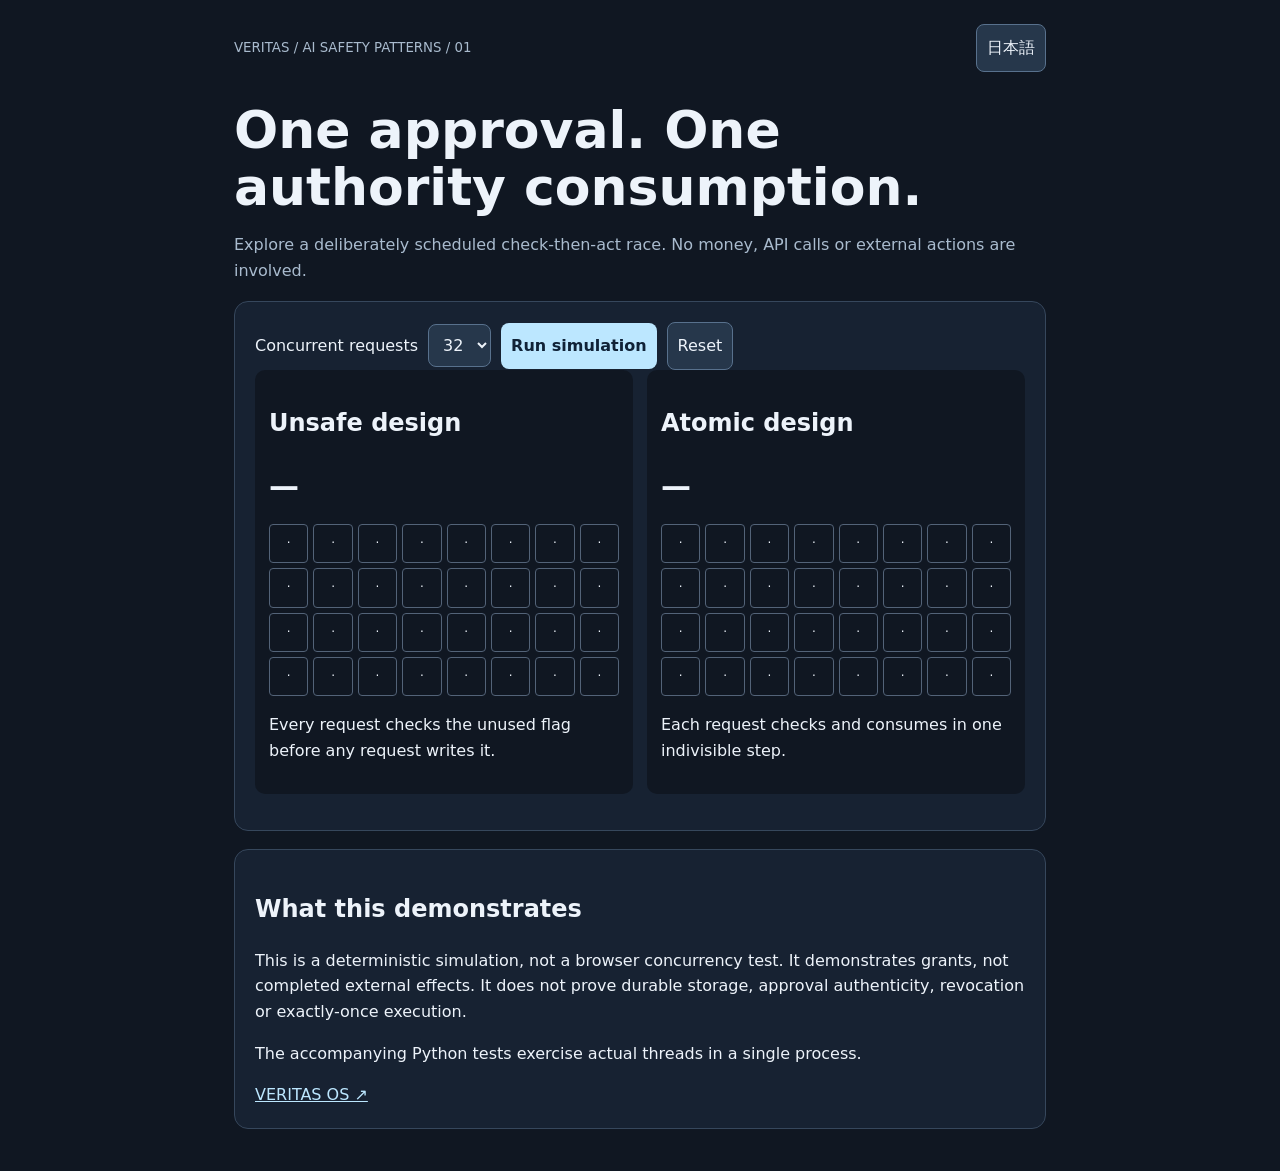
==== demo/index.html @ 66cfa2b2 "Add single-use authority pattern, bilingual demo and CI" ====
<!doctype html><html lang="en"><head><meta charset="utf-8"><meta name="viewport" content="width=device-width,initial-scale=1"><title>AI Safety Patterns — Single-use authority</title><style>
*{box-sizing:border-box}body{margin:0;background:#101722;color:#edf3fa;font:16px/1.6 system-ui,sans-serif}main{max-width:860px;margin:auto;padding:24px}header{display:flex;justify-content:space-between;align-items:center;gap:12px}small,.muted{color:#a9bbce}h1{font-size:clamp(30px,6vw,52px);line-height:1.1;margin:30px 0 12px}button,select{font:inherit;color:inherit;background:#26374b;border:1px solid #58718d;border-radius:8px;padding:10px;cursor:pointer}button:focus-visible,select:focus-visible{outline:3px solid #8bdcff}button.primary{background:#bce7ff;color:#102237;font-weight:700;border:0}section{border:1px solid #36475c;border-radius:14px;padding:20px;margin:18px 0;background:#172232}.controls{display:flex;gap:10px;flex-wrap:wrap;align-items:center}.panels{display:grid;grid-template-columns:1fr 1fr;gap:14px}.panel{min-width:0;padding:14px;background:#101722;border-radius:10px}.cells{display:grid;grid-template-columns:repeat(8,1fr);gap:5px;margin:14px 0}.cell{aspect-ratio:1;border:1px solid #536378;border-radius:4px;display:grid;place-items:center;font-size:12px}.cell{transition:background-color .18s ease} @media(prefers-reduced-motion:reduce){.cell{transition:none}} .bad{background:#a72c3c}.good{background:#176b50}.denied{background:#36475c}.count{font-size:30px;font-weight:700}a{color:#bce7ff}pre{white-space:pre-wrap;font-size:13px} @media(max-width:550px){main{padding:16px}.panels{grid-template-columns:1fr}} </style></head><body><main><header><small>VERITAS / AI SAFETY PATTERNS / 01</small><button id="lang">日本語</button></header><h1 data-t="title"></h1><p class="muted" data-t="intro"></p><section><div class="controls"><label for="n" data-t="requests"></label><select id="n"><option>2</option><option>8</option><option selected>32</option><option>64</option></select><button class="primary" id="run" data-t="run"></button><button id="reset" data-t="reset"></button></div><div class="panels"><div class="panel"><h2 data-t="unsafe"></h2><div class="count" id="uc">—</div><div class="cells" id="ug" aria-hidden="true"></div><p data-t="unsafeDesc"></p></div><div class="panel"><h2 data-t="safe"></h2><div class="count" id="sc">—</div><div class="cells" id="sg" aria-hidden="true"></div><p data-t="safeDesc"></p></div></div><p id="result" role="status"></p></section><section><h2 data-t="limitsTitle"></h2><p data-t="limits"></p><p data-t="python"></p><a href="https://github.com/veritasfuji-japan/veritas_os">VERITAS OS ↗</a></section></main><script>
const strings={en:{title:'One approval. One authority consumption.',intro:'Explore a deliberately scheduled check-then-act race. No money, API calls or external actions are involved.',requests:'Concurrent requests',run:'Run simulation',reset:'Reset',unsafe:'Unsafe design',safe:'Atomic design',unsafeDesc:'Every request checks the unused flag before any request writes it.',safeDesc:'Each request checks and consumes in one indivisible step.',limitsTitle:'What this demonstrates',limits:'This is a deterministic simulation, not a browser concurrency test. It demonstrates grants, not completed external effects. It does not prove durable storage, approval authenticity, revocation or exactly-once execution.',python:'The accompanying Python tests exercise actual threads in a single process.',grants:'grants',denials:'denials'},ja:{title:'1回の承認。1回の権限消費。',intro:'確認と更新の競合を意図的に再現します。送金・API通信・外部操作は行いません。',requests:'並行要求数',run:'シミュレーション実行',reset:'リセット',unsafe:'危険な設計',safe:'原子的な設計',unsafeDesc:'すべての要求が未消費状態を確認してから、消費状態を更新します。',safeDesc:'確認と消費を分割できない一つの操作として行います。',limitsTitle:'保証範囲',limits:'決定論的なシミュレーションであり、ブラウザの実並行処理テストではありません。実行許可を示すもので、外部処理の完了を示しません。永続化・承認の真正性・取消し・外部処理の一回限りの成立は保証しません。',python:'付属のPythonテストは単一プロセス内で実際のスレッドを使用します。',grants:'許可',denials:'拒否'}};
let lang='en',ran=false;const $=id=>document.getElementById(id);function simulate(n,atomic){let consumed=false; if(!atomic){const checked=Array.from({length:n},()=>!consumed);return checked.map(ok=>{if(ok)consumed=true;return ok})}return Array.from({length:n},()=>{if(consumed)return false;consumed=true;return true})}function render(){const t=strings[lang],n=Number($('n').value);document.documentElement.lang=lang;document.querySelectorAll('[data-t]').forEach(e=>e.textContent=t[e.dataset.t]);$('lang').textContent=lang==='en'?'日本語':'English';for(const [g,c,atomic] of [['ug','uc',false],['sg','sc',true]]){const results=simulate(n,atomic);$(g).replaceChildren();for(const ok of results){const e=document.createElement('span');e.className='cell'+(ran?' '+(ok?(atomic?'good':'bad'):'denied'):'');e.textContent=ran?(ok?'✓':'×'):'·';$(g).append(e)}$(c).textContent=ran?`${results.filter(Boolean).length} / ${n} ${t.grants}`:'—'}$('result').textContent=ran?`${t.unsafe}: ${n} ${t.grants}, 0 ${t.denials}. ${t.safe}: 1 ${t.grants}, ${n-1} ${t.denials}.`:''} $('run').onclick=()=>{ran=true;render()};$('reset').onclick=$('n').onchange=()=>{ran=false;render()};$('lang').onclick=()=>{lang=lang==='en'?'ja':'en';render()};render();</script></body></html>
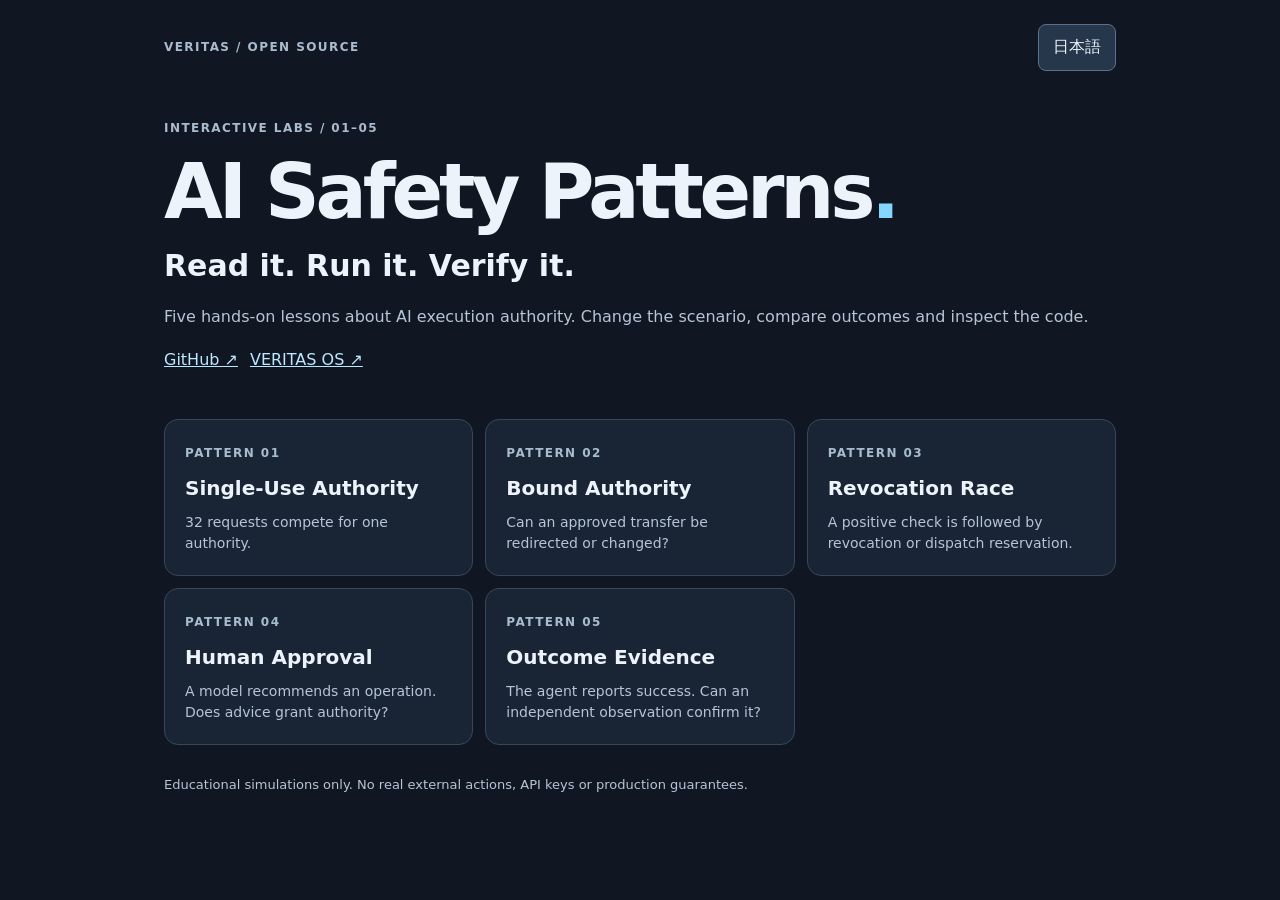
==== commit c3ab3dcb: "Expand to five interactive execution safety labs" ====
--- a/demo/index.html
+++ b/demo/index.html
@@ -1,4 +1,6 @@
-<!doctype html><html lang="en"><head><meta charset="utf-8"><meta name="viewport" content="width=device-width,initial-scale=1"><title>AI Safety Patterns — Single-use authority</title><style>
-*{box-sizing:border-box}body{margin:0;background:#101722;color:#edf3fa;font:16px/1.6 system-ui,sans-serif}main{max-width:860px;margin:auto;padding:24px}header{display:flex;justify-content:space-between;align-items:center;gap:12px}small,.muted{color:#a9bbce}h1{font-size:clamp(30px,6vw,52px);line-height:1.1;margin:30px 0 12px}button,select{font:inherit;color:inherit;background:#26374b;border:1px solid #58718d;border-radius:8px;padding:10px;cursor:pointer}button:focus-visible,select:focus-visible{outline:3px solid #8bdcff}button.primary{background:#bce7ff;color:#102237;font-weight:700;border:0}section{border:1px solid #36475c;border-radius:14px;padding:20px;margin:18px 0;background:#172232}.controls{display:flex;gap:10px;flex-wrap:wrap;align-items:center}.panels{display:grid;grid-template-columns:1fr 1fr;gap:14px}.panel{min-width:0;padding:14px;background:#101722;border-radius:10px}.cells{display:grid;grid-template-columns:repeat(8,1fr);gap:5px;margin:14px 0}.cell{aspect-ratio:1;border:1px solid #536378;border-radius:4px;display:grid;place-items:center;font-size:12px}.cell{transition:background-color .18s ease} @media(prefers-reduced-motion:reduce){.cell{transition:none}} .bad{background:#a72c3c}.good{background:#176b50}.denied{background:#36475c}.count{font-size:30px;font-weight:700}a{color:#bce7ff}pre{white-space:pre-wrap;font-size:13px} @media(max-width:550px){main{padding:16px}.panels{grid-template-columns:1fr}} </style></head><body><main><header><small>VERITAS / AI SAFETY PATTERNS / 01</small><button id="lang">日本語</button></header><h1 data-t="title"></h1><p class="muted" data-t="intro"></p><section><div class="controls"><label for="n" data-t="requests"></label><select id="n"><option>2</option><option>8</option><option selected>32</option><option>64</option></select><button class="primary" id="run" data-t="run"></button><button id="reset" data-t="reset"></button></div><div class="panels"><div class="panel"><h2 data-t="unsafe"></h2><div class="count" id="uc">—</div><div class="cells" id="ug" aria-hidden="true"></div><p data-t="unsafeDesc"></p></div><div class="panel"><h2 data-t="safe"></h2><div class="count" id="sc">—</div><div class="cells" id="sg" aria-hidden="true"></div><p data-t="safeDesc"></p></div></div><p id="result" role="status"></p></section><section><h2 data-t="limitsTitle"></h2><p data-t="limits"></p><p data-t="python"></p><a href="https://github.com/veritasfuji-japan/veritas_os">VERITAS OS ↗</a></section></main><script>
-const strings={en:{title:'One approval. One authority consumption.',intro:'Explore a deliberately scheduled check-then-act race. No money, API calls or external actions are involved.',requests:'Concurrent requests',run:'Run simulation',reset:'Reset',unsafe:'Unsafe design',safe:'Atomic design',unsafeDesc:'Every request checks the unused flag before any request writes it.',safeDesc:'Each request checks and consumes in one indivisible step.',limitsTitle:'What this demonstrates',limits:'This is a deterministic simulation, not a browser concurrency test. It demonstrates grants, not completed external effects. It does not prove durable storage, approval authenticity, revocation or exactly-once execution.',python:'The accompanying Python tests exercise actual threads in a single process.',grants:'grants',denials:'denials'},ja:{title:'1回の承認。1回の権限消費。',intro:'確認と更新の競合を意図的に再現します。送金・API通信・外部操作は行いません。',requests:'並行要求数',run:'シミュレーション実行',reset:'リセット',unsafe:'危険な設計',safe:'原子的な設計',unsafeDesc:'すべての要求が未消費状態を確認してから、消費状態を更新します。',safeDesc:'確認と消費を分割できない一つの操作として行います。',limitsTitle:'保証範囲',limits:'決定論的なシミュレーションであり、ブラウザの実並行処理テストではありません。実行許可を示すもので、外部処理の完了を示しません。永続化・承認の真正性・取消し・外部処理の一回限りの成立は保証しません。',python:'付属のPythonテストは単一プロセス内で実際のスレッドを使用します。',grants:'許可',denials:'拒否'}};
-let lang='en',ran=false;const $=id=>document.getElementById(id);function simulate(n,atomic){let consumed=false; if(!atomic){const checked=Array.from({length:n},()=>!consumed);return checked.map(ok=>{if(ok)consumed=true;return ok})}return Array.from({length:n},()=>{if(consumed)return false;consumed=true;return true})}function render(){const t=strings[lang],n=Number($('n').value);document.documentElement.lang=lang;document.querySelectorAll('[data-t]').forEach(e=>e.textContent=t[e.dataset.t]);$('lang').textContent=lang==='en'?'日本語':'English';for(const [g,c,atomic] of [['ug','uc',false],['sg','sc',true]]){const results=simulate(n,atomic);$(g).replaceChildren();for(const ok of results){const e=document.createElement('span');e.className='cell'+(ran?' '+(ok?(atomic?'good':'bad'):'denied'):'');e.textContent=ran?(ok?'✓':'×'):'·';$(g).append(e)}$(c).textContent=ran?`${results.filter(Boolean).length} / ${n} ${t.grants}`:'—'}$('result').textContent=ran?`${t.unsafe}: ${n} ${t.grants}, 0 ${t.denials}. ${t.safe}: 1 ${t.grants}, ${n-1} ${t.denials}.`:''} $('run').onclick=()=>{ran=true;render()};$('reset').onclick=$('n').onchange=()=>{ran=false;render()};$('lang').onclick=()=>{lang=lang==='en'?'ja':'en';render()};render();</script></body></html>
+<!doctype html>
+<html lang="en"><head><meta charset="utf-8"><meta name="viewport" content="width=device-width,initial-scale=1"><title>AI Safety Patterns — Interactive labs</title><meta name="description" content="Five interactive lessons on AI execution authority. Read it. Run it. Verify it."><link rel="stylesheet" href="style.css"></head>
+<body><main><header><span class="eyebrow">VERITAS / OPEN SOURCE</span><button id="lang" type="button">日本語</button></header><section class="hero"><span class="eyebrow">INTERACTIVE LABS / 01–05</span><h1>AI Safety Patterns<span>.</span></h1><p id="tagline">Read it. Run it. Verify it.</p><p id="intro">Explore what can go wrong when AI acts — and compare narrowly scoped design improvements.</p><div class="links"><a href="https://github.com/veritasfuji-japan/ai-safety-patterns">GitHub ↗</a><a href="https://github.com/veritasfuji-japan/veritas_os">VERITAS OS ↗</a></div></section>
+<div id="catalog" class="catalog"></div>
+<section id="lab" hidden aria-labelledby="lab-title"><span class="eyebrow" id="lab-number"></span><h2 id="lab-title"></h2><p id="scenario"></p><label for="choice" id="choice-label"></label><select id="choice"></select><div class="controls"><button class="primary" id="run" type="button"></button><button id="reset" type="button"></button></div><div class="comparison"><article><h3 id="unsafe"></h3><strong id="bad-result" class="result">—</strong><p id="bad-explanation"></p></article><article><h3 id="improved"></h3><strong id="good-result" class="result">—</strong><p id="good-explanation"></p></article></div><p id="verdict" role="status"></p><h3 id="limit-title"></h3><p id="limits"></p><a href="https://github.com/veritasfuji-japan/ai-safety-patterns/blob/main/safety_patterns.py" id="code-link">Python examples ↗</a></section>
+<footer id="footer">Educational simulations only. No real external actions, API keys or production guarantees.</footer></main><script src="model.js"></script><script src="app.js"></script></body></html>
--- a/demo/style.css
+++ b/demo/style.css
@@ -0,0 +1 @@
+*{box-sizing:border-box}html{scroll-behavior:smooth}body{margin:0;background:#101722;color:#edf3fa;font:16px/1.55 system-ui,sans-serif}main{max-width:1000px;margin:auto;padding:24px}header{display:flex;justify-content:space-between;align-items:center;gap:12px}.eyebrow{font:600 12px/1.5 system-ui;letter-spacing:.12em;color:#a9bbce}.hero{padding:44px 0 28px}h1{font-size:clamp(40px,8vw,76px);letter-spacing:-.055em;line-height:1.04;margin:12px 0}h1 span{color:#83d6ff}#tagline{font-size:clamp(20px,4vw,30px);margin:10px 0;font-weight:650}#intro,footer{color:#b6c5d6}.links,.controls{display:flex;flex-wrap:wrap;gap:12px;margin:18px 0}a{color:#bce7ff}button,select{font:inherit;color:inherit;background:#26374b;border:1px solid #58718d;border-radius:8px;padding:10px 14px;cursor:pointer}button:focus-visible,select:focus-visible,a:focus-visible{outline:3px solid #83d6ff;outline-offset:3px}.primary{background:#bce7ff;color:#102237;font-weight:700}.catalog{display:grid;grid-template-columns:repeat(auto-fit,minmax(min(100%,250px),1fr));gap:12px}.tile{display:block;width:100%;text-align:left;text-decoration:none;border:1px solid #36475c;border-radius:14px;background:#192535;padding:20px;color:inherit;min-height:145px}.tile:hover{border-color:#83d6ff}.tile strong{display:block;font-size:20px;margin:8px 0}.tile p{margin:0;color:#b6c5d6;font-size:14px}#lab{margin:24px 0;padding:24px;border:1px solid #36475c;background:#192535;border-radius:16px;scroll-margin-top:12px}#lab h2{font-size:clamp(24px,5vw,36px);line-height:1.2;margin:10px 0}label{display:block;margin:16px 0 6px}select{max-width:100%;width:100%}.comparison{display:grid;grid-template-columns:1fr 1fr;gap:10px}.comparison article{min-width:0;background:#101722;border-radius:10px;padding:16px}.comparison h3{font-size:16px;margin:0 0 8px}.result{font-size:clamp(20px,4vw,32px);overflow-wrap:anywhere}.result.risk{color:#fda4af}.result.protected{color:#86efac}.result.unknown{color:#fcd34d}.comparison p{font-size:14px;color:#c4d0df}#verdict{font-weight:600}footer{margin:30px 0;font-size:13px}@media(max-width:480px){main{padding:16px}#lab{padding:14px}.comparison article{padding:10px}}@media(prefers-reduced-motion:reduce){html{scroll-behavior:auto}}
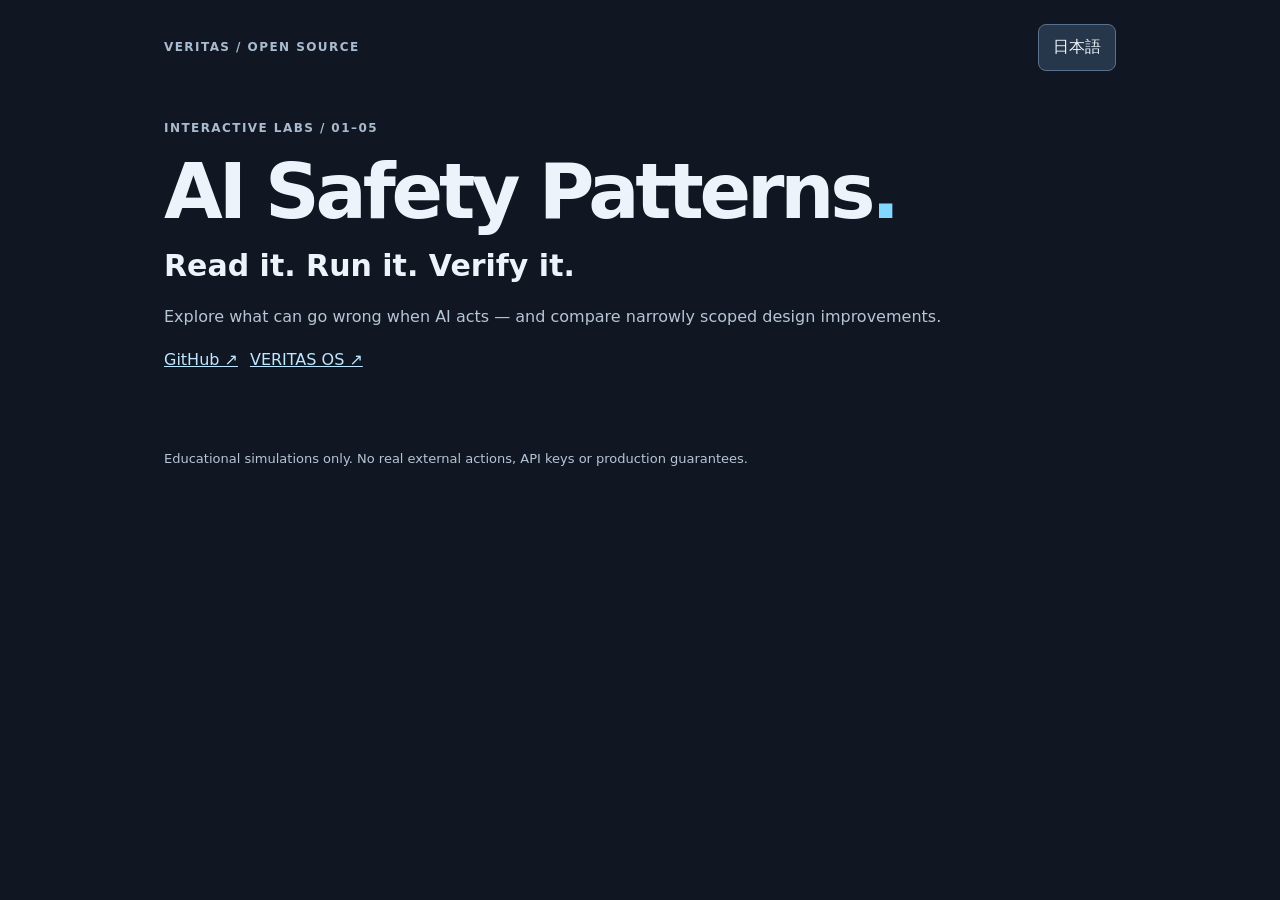
==== commit 27688a1f: "Harden toy models, visualize binding diffs and test browser navigation" ====
--- a/demo/index.html
+++ b/demo/index.html
@@ -2,5 +2,5 @@
 <html lang="en"><head><meta charset="utf-8"><meta name="viewport" content="width=device-width,initial-scale=1"><title>AI Safety Patterns — Interactive labs</title><meta name="description" content="Five interactive lessons on AI execution authority. Read it. Run it. Verify it."><link rel="stylesheet" href="style.css"></head>
 <body><main><header><span class="eyebrow">VERITAS / OPEN SOURCE</span><button id="lang" type="button">日本語</button></header><section class="hero"><span class="eyebrow">INTERACTIVE LABS / 01–05</span><h1>AI Safety Patterns<span>.</span></h1><p id="tagline">Read it. Run it. Verify it.</p><p id="intro">Explore what can go wrong when AI acts — and compare narrowly scoped design improvements.</p><div class="links"><a href="https://github.com/veritasfuji-japan/ai-safety-patterns">GitHub ↗</a><a href="https://github.com/veritasfuji-japan/veritas_os">VERITAS OS ↗</a></div></section>
 <div id="catalog" class="catalog"></div>
-<section id="lab" hidden aria-labelledby="lab-title"><span class="eyebrow" id="lab-number"></span><h2 id="lab-title"></h2><p id="scenario"></p><label for="choice" id="choice-label"></label><select id="choice"></select><div class="controls"><button class="primary" id="run" type="button"></button><button id="reset" type="button"></button></div><div class="comparison"><article><h3 id="unsafe"></h3><strong id="bad-result" class="result">—</strong><p id="bad-explanation"></p></article><article><h3 id="improved"></h3><strong id="good-result" class="result">—</strong><p id="good-explanation"></p></article></div><p id="verdict" role="status"></p><h3 id="limit-title"></h3><p id="limits"></p><a href="https://github.com/veritasfuji-japan/ai-safety-patterns/blob/main/safety_patterns.py" id="code-link">Python examples ↗</a></section>
+<section id="lab" hidden aria-labelledby="lab-title"><span class="eyebrow" id="lab-number"></span><h2 id="lab-title"></h2><p id="scenario"></p><label for="choice" id="choice-label"></label><select id="choice"></select><div id="details" hidden></div><div class="controls"><button class="primary" id="run" type="button"></button><button id="reset" type="button"></button></div><div class="comparison"><article><h3 id="unsafe"></h3><strong id="bad-result" class="result">—</strong><p id="bad-explanation"></p></article><article><h3 id="improved"></h3><strong id="good-result" class="result">—</strong><p id="good-explanation"></p></article></div><p id="verdict" role="status"></p><h3 id="limit-title"></h3><p id="limits"></p><a href="https://github.com/veritasfuji-japan/ai-safety-patterns/blob/main/safety_patterns.py" id="code-link">Python examples ↗</a></section>
 <footer id="footer">Educational simulations only. No real external actions, API keys or production guarantees.</footer></main><script src="model.js"></script><script src="app.js"></script></body></html>
--- a/demo/style.css
+++ b/demo/style.css
@@ -1 +1,2 @@
 *{box-sizing:border-box}html{scroll-behavior:smooth}body{margin:0;background:#101722;color:#edf3fa;font:16px/1.55 system-ui,sans-serif}main{max-width:1000px;margin:auto;padding:24px}header{display:flex;justify-content:space-between;align-items:center;gap:12px}.eyebrow{font:600 12px/1.5 system-ui;letter-spacing:.12em;color:#a9bbce}.hero{padding:44px 0 28px}h1{font-size:clamp(40px,8vw,76px);letter-spacing:-.055em;line-height:1.04;margin:12px 0}h1 span{color:#83d6ff}#tagline{font-size:clamp(20px,4vw,30px);margin:10px 0;font-weight:650}#intro,footer{color:#b6c5d6}.links,.controls{display:flex;flex-wrap:wrap;gap:12px;margin:18px 0}a{color:#bce7ff}button,select{font:inherit;color:inherit;background:#26374b;border:1px solid #58718d;border-radius:8px;padding:10px 14px;cursor:pointer}button:focus-visible,select:focus-visible,a:focus-visible{outline:3px solid #83d6ff;outline-offset:3px}.primary{background:#bce7ff;color:#102237;font-weight:700}.catalog{display:grid;grid-template-columns:repeat(auto-fit,minmax(min(100%,250px),1fr));gap:12px}.tile{display:block;width:100%;text-align:left;text-decoration:none;border:1px solid #36475c;border-radius:14px;background:#192535;padding:20px;color:inherit;min-height:145px}.tile:hover{border-color:#83d6ff}.tile strong{display:block;font-size:20px;margin:8px 0}.tile p{margin:0;color:#b6c5d6;font-size:14px}#lab{margin:24px 0;padding:24px;border:1px solid #36475c;background:#192535;border-radius:16px;scroll-margin-top:12px}#lab h2{font-size:clamp(24px,5vw,36px);line-height:1.2;margin:10px 0}label{display:block;margin:16px 0 6px}select{max-width:100%;width:100%}.comparison{display:grid;grid-template-columns:1fr 1fr;gap:10px}.comparison article{min-width:0;background:#101722;border-radius:10px;padding:16px}.comparison h3{font-size:16px;margin:0 0 8px}.result{font-size:clamp(20px,4vw,32px);overflow-wrap:anywhere}.result.risk{color:#fda4af}.result.protected{color:#86efac}.result.unknown{color:#fcd34d}.comparison p{font-size:14px;color:#c4d0df}#verdict{font-weight:600}footer{margin:30px 0;font-size:13px}@media(max-width:480px){main{padding:16px}#lab{padding:14px}.comparison article{padding:10px}}@media(prefers-reduced-motion:reduce){html{scroll-behavior:auto}}
+.diff-table{width:100%;border-collapse:collapse;margin:16px 0;table-layout:fixed;font-size:14px}.diff-table th,.diff-table td{text-align:left;padding:8px;border-bottom:1px solid #36475c;overflow-wrap:anywhere;vertical-align:top}.diff-table .changed{color:#fda4af;font-weight:700} @media(max-width:480px){.diff-table th,.diff-table td{padding:5px;font-size:12px}}
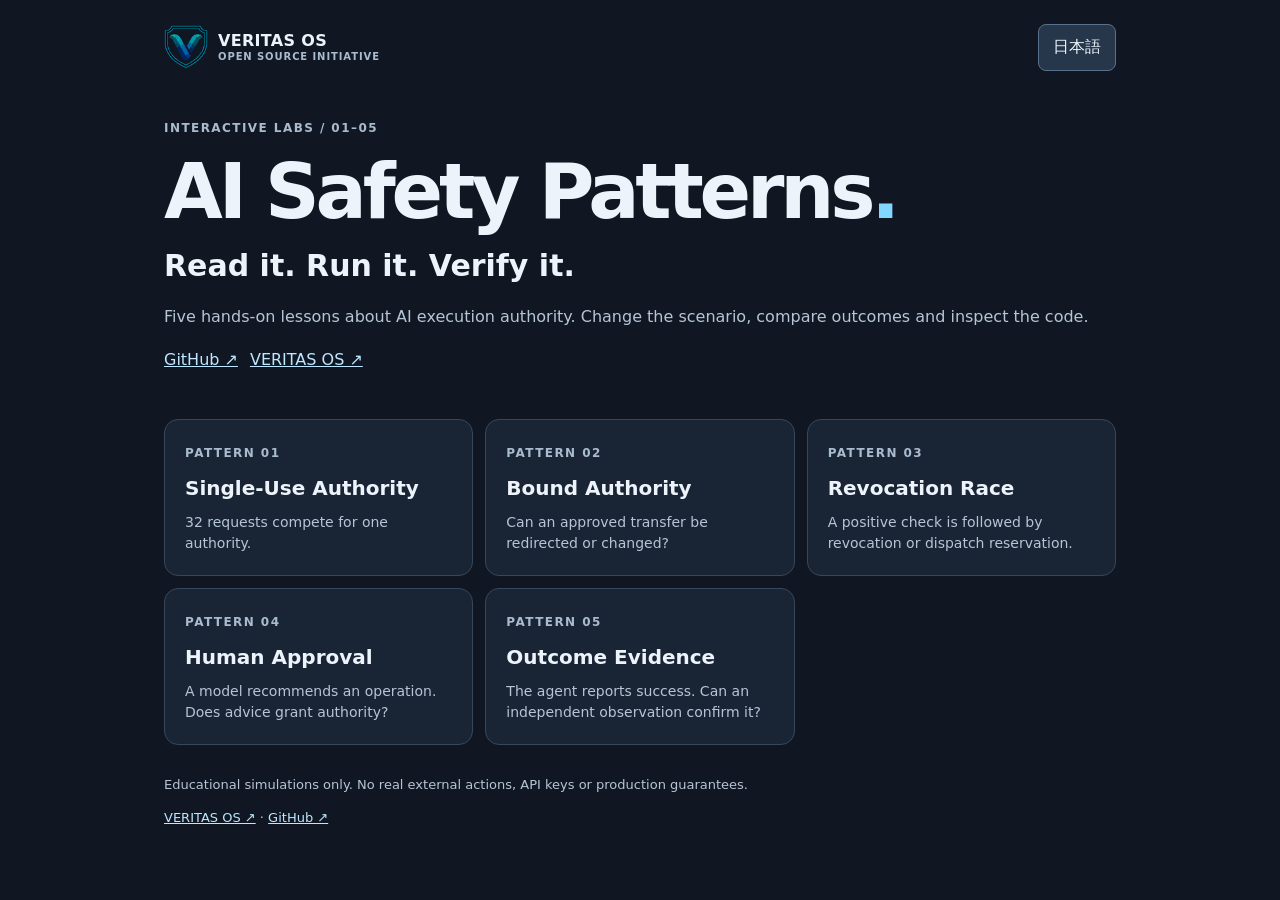
==== commit 6e18ff7b: "Add owner-supplied VERITAS branding to interactive labs" ====
--- a/demo/index.html
+++ b/demo/index.html
@@ -1,6 +1,6 @@
 <!doctype html>
-<html lang="en"><head><meta charset="utf-8"><meta name="viewport" content="width=device-width,initial-scale=1"><title>AI Safety Patterns — Interactive labs</title><meta name="description" content="Five interactive lessons on AI execution authority. Read it. Run it. Verify it."><link rel="stylesheet" href="style.css"></head>
-<body><main><header><span class="eyebrow">VERITAS / OPEN SOURCE</span><button id="lang" type="button">日本語</button></header><section class="hero"><span class="eyebrow">INTERACTIVE LABS / 01–05</span><h1>AI Safety Patterns<span>.</span></h1><p id="tagline">Read it. Run it. Verify it.</p><p id="intro">Explore what can go wrong when AI acts — and compare narrowly scoped design improvements.</p><div class="links"><a href="https://github.com/veritasfuji-japan/ai-safety-patterns">GitHub ↗</a><a href="https://github.com/veritasfuji-japan/veritas_os">VERITAS OS ↗</a></div></section>
+<html lang="en"><head><meta charset="utf-8"><meta name="viewport" content="width=device-width,initial-scale=1"><title>AI Safety Patterns — Interactive labs</title><meta name="description" content="Five interactive lessons on AI execution authority. Read it. Run it. Verify it."><link rel="stylesheet" href="style.css"><link rel="icon" type="image/png" href="veritas-mark.png"><link rel="stylesheet" href="brand.css"></head>
+<body><main><header><a class="veritas-brand" href="https://github.com/veritasfuji-japan/veritas_os"><img src="veritas-mark.png" width="44" height="44" alt=""><span><strong>VERITAS OS</strong><small>OPEN SOURCE INITIATIVE</small></span></a><button id="lang" type="button">日本語</button></header><section class="hero"><span class="eyebrow">INTERACTIVE LABS / 01–05</span><h1>AI Safety Patterns<span>.</span></h1><p id="tagline">Read it. Run it. Verify it.</p><p id="intro">Explore what can go wrong when AI acts — and compare narrowly scoped design improvements.</p><div class="links"><a href="https://github.com/veritasfuji-japan/ai-safety-patterns">GitHub ↗</a><a href="https://github.com/veritasfuji-japan/veritas_os">VERITAS OS ↗</a></div></section>
 <div id="catalog" class="catalog"></div>
 <section id="lab" hidden aria-labelledby="lab-title"><span class="eyebrow" id="lab-number"></span><h2 id="lab-title"></h2><p id="scenario"></p><label for="choice" id="choice-label"></label><select id="choice"></select><div id="details" hidden></div><div class="controls"><button class="primary" id="run" type="button"></button><button id="reset" type="button"></button></div><div class="comparison"><article><h3 id="unsafe"></h3><strong id="bad-result" class="result">—</strong><p id="bad-explanation"></p></article><article><h3 id="improved"></h3><strong id="good-result" class="result">—</strong><p id="good-explanation"></p></article></div><p id="verdict" role="status"></p><h3 id="limit-title"></h3><p id="limits"></p><a href="https://github.com/veritasfuji-japan/ai-safety-patterns/blob/main/safety_patterns.py" id="code-link">Python examples ↗</a></section>
-<footer id="footer">Educational simulations only. No real external actions, API keys or production guarantees.</footer></main><script src="model.js"></script><script src="app.js"></script></body></html>
+<footer><p id="footer">Educational simulations only. No real external actions, API keys or production guarantees.</p><a href="https://github.com/veritasfuji-japan/veritas_os">VERITAS OS ↗</a> · <a href="https://github.com/veritasfuji-japan/ai-safety-patterns">GitHub ↗</a></footer></main><script src="model.js"></script><script src="app.js"></script></body></html>
--- a/demo/brand.css
+++ b/demo/brand.css
@@ -0,0 +1,10 @@
+/* Shared brand treatment. The mark is cropped and resized from the owner-supplied logo. */
+.veritas-brand{display:inline-flex;align-items:center;gap:10px;min-width:0;color:#edf3fa;text-decoration:none}
+.veritas-brand img{display:block;width:44px;height:44px;flex:0 0 44px;object-fit:contain}
+.veritas-brand span{min-width:0;line-height:1.25}
+.veritas-brand strong{display:block;font-size:16px;letter-spacing:.02em}
+.veritas-brand small,.brand-context{display:block;font-size:10px;font-weight:600;letter-spacing:.09em;color:#a9bbce}
+.veritas-brand:focus-visible{outline:3px solid #83d6ff;outline-offset:4px;border-radius:4px}
+header #lang{flex-shrink:0}
+.brand-context{margin:24px 0 0}
+@media(max-width:360px){.veritas-brand{gap:6px}.veritas-brand img{width:36px;height:36px;flex-basis:36px}.veritas-brand small{font-size:9px}}
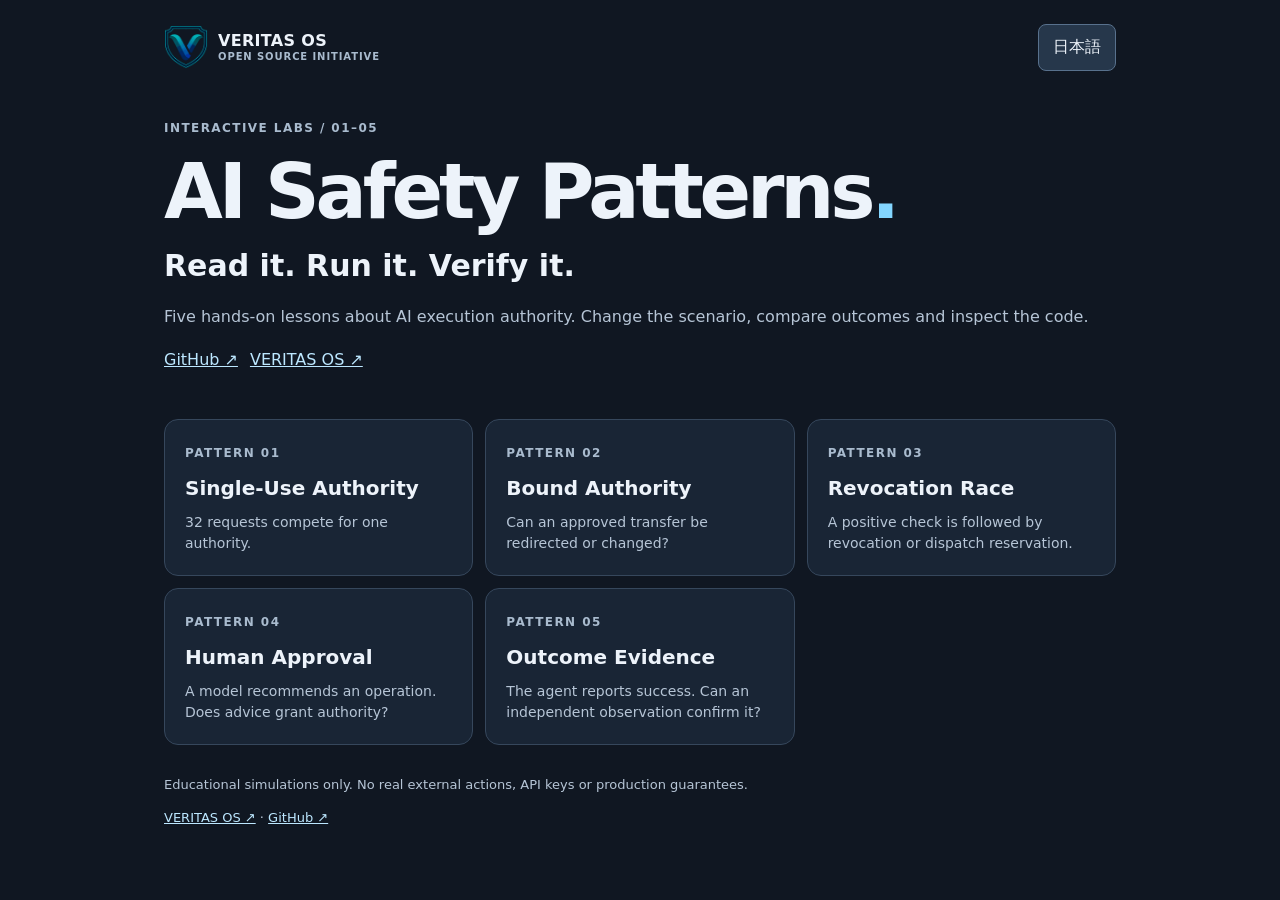
==== commit 313cd72b: "Use a high-density VERITAS mark for site and README" ====
--- a/demo/index.html
+++ b/demo/index.html
@@ -1,6 +1,6 @@
 <!doctype html>
 <html lang="en"><head><meta charset="utf-8"><meta name="viewport" content="width=device-width,initial-scale=1"><title>AI Safety Patterns — Interactive labs</title><meta name="description" content="Five interactive lessons on AI execution authority. Read it. Run it. Verify it."><link rel="stylesheet" href="style.css"><link rel="icon" type="image/png" href="veritas-mark.png"><link rel="stylesheet" href="brand.css"></head>
-<body><main><header><a class="veritas-brand" href="https://github.com/veritasfuji-japan/veritas_os"><img src="veritas-mark.png" width="44" height="44" alt=""><span><strong>VERITAS OS</strong><small>OPEN SOURCE INITIATIVE</small></span></a><button id="lang" type="button">日本語</button></header><section class="hero"><span class="eyebrow">INTERACTIVE LABS / 01–05</span><h1>AI Safety Patterns<span>.</span></h1><p id="tagline">Read it. Run it. Verify it.</p><p id="intro">Explore what can go wrong when AI acts — and compare narrowly scoped design improvements.</p><div class="links"><a href="https://github.com/veritasfuji-japan/ai-safety-patterns">GitHub ↗</a><a href="https://github.com/veritasfuji-japan/veritas_os">VERITAS OS ↗</a></div></section>
+<body><main><header><a class="veritas-brand" href="https://github.com/veritasfuji-japan/veritas_os"><img src="veritas-mark-192.png" width="44" height="44" alt=""><span><strong>VERITAS OS</strong><small>OPEN SOURCE INITIATIVE</small></span></a><button id="lang" type="button">日本語</button></header><section class="hero"><span class="eyebrow">INTERACTIVE LABS / 01–05</span><h1>AI Safety Patterns<span>.</span></h1><p id="tagline">Read it. Run it. Verify it.</p><p id="intro">Explore what can go wrong when AI acts — and compare narrowly scoped design improvements.</p><div class="links"><a href="https://github.com/veritasfuji-japan/ai-safety-patterns">GitHub ↗</a><a href="https://github.com/veritasfuji-japan/veritas_os">VERITAS OS ↗</a></div></section>
 <div id="catalog" class="catalog"></div>
 <section id="lab" hidden aria-labelledby="lab-title"><span class="eyebrow" id="lab-number"></span><h2 id="lab-title"></h2><p id="scenario"></p><label for="choice" id="choice-label"></label><select id="choice"></select><div id="details" hidden></div><div class="controls"><button class="primary" id="run" type="button"></button><button id="reset" type="button"></button></div><div class="comparison"><article><h3 id="unsafe"></h3><strong id="bad-result" class="result">—</strong><p id="bad-explanation"></p></article><article><h3 id="improved"></h3><strong id="good-result" class="result">—</strong><p id="good-explanation"></p></article></div><p id="verdict" role="status"></p><h3 id="limit-title"></h3><p id="limits"></p><a href="https://github.com/veritasfuji-japan/ai-safety-patterns/blob/main/safety_patterns.py" id="code-link">Python examples ↗</a></section>
 <footer><p id="footer">Educational simulations only. No real external actions, API keys or production guarantees.</p><a href="https://github.com/veritasfuji-japan/veritas_os">VERITAS OS ↗</a> · <a href="https://github.com/veritasfuji-japan/ai-safety-patterns">GitHub ↗</a></footer></main><script src="model.js"></script><script src="app.js"></script></body></html>
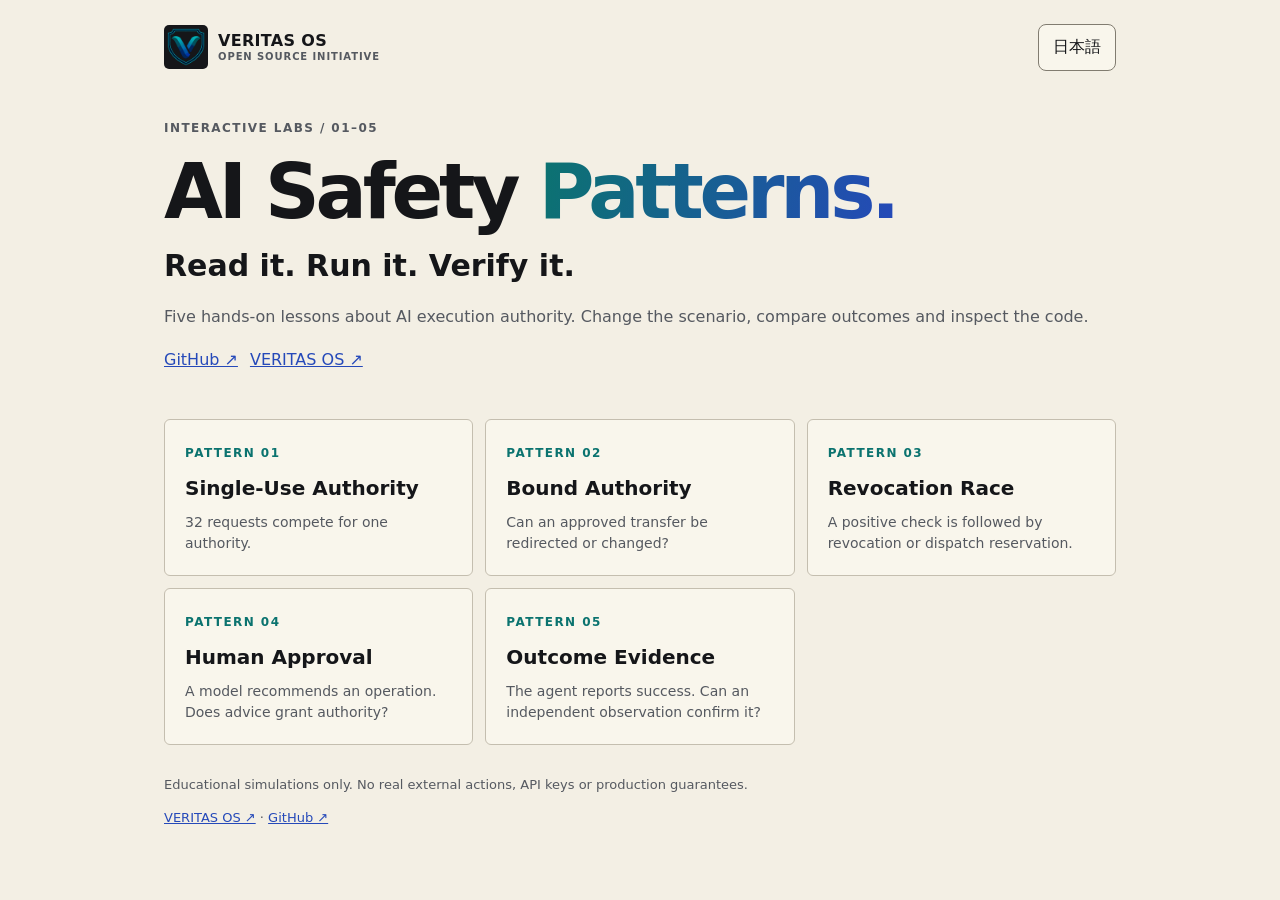
==== commit 8474ba44: "Align demo palette with VERITAS paper theme" ====
--- a/demo/index.html
+++ b/demo/index.html
@@ -1,6 +1,6 @@
 <!doctype html>
-<html lang="en"><head><meta charset="utf-8"><meta name="viewport" content="width=device-width,initial-scale=1"><title>AI Safety Patterns — Interactive labs</title><meta name="description" content="Five interactive lessons on AI execution authority. Read it. Run it. Verify it."><link rel="stylesheet" href="style.css"><link rel="icon" type="image/png" href="veritas-mark.png"><link rel="stylesheet" href="brand.css"></head>
-<body><main><header><a class="veritas-brand" href="https://github.com/veritasfuji-japan/veritas_os"><img src="veritas-mark-192.png" width="44" height="44" alt=""><span><strong>VERITAS OS</strong><small>OPEN SOURCE INITIATIVE</small></span></a><button id="lang" type="button">日本語</button></header><section class="hero"><span class="eyebrow">INTERACTIVE LABS / 01–05</span><h1>AI Safety Patterns<span>.</span></h1><p id="tagline">Read it. Run it. Verify it.</p><p id="intro">Explore what can go wrong when AI acts — and compare narrowly scoped design improvements.</p><div class="links"><a href="https://github.com/veritasfuji-japan/ai-safety-patterns">GitHub ↗</a><a href="https://github.com/veritasfuji-japan/veritas_os">VERITAS OS ↗</a></div></section>
+<html lang="en"><head><meta charset="utf-8"><meta name="viewport" content="width=device-width,initial-scale=1"><meta name="theme-color" content="#f3efe4"><link rel="stylesheet" href="theme.css"><title>AI Safety Patterns — Interactive labs</title><meta name="description" content="Five interactive lessons on AI execution authority. Read it. Run it. Verify it."><link rel="stylesheet" href="style.css"><link rel="icon" type="image/png" href="veritas-mark.png"><link rel="stylesheet" href="brand.css"></head>
+<body><main><header><a class="veritas-brand" href="https://github.com/veritasfuji-japan/veritas_os"><img src="veritas-mark-192.png" width="44" height="44" alt=""><span><strong>VERITAS OS</strong><small>OPEN SOURCE INITIATIVE</small></span></a><button id="lang" type="button">日本語</button></header><section class="hero"><span class="eyebrow">INTERACTIVE LABS / 01–05</span><h1>AI Safety <span>Patterns.</span></h1><p id="tagline">Read it. Run it. Verify it.</p><p id="intro">Explore what can go wrong when AI acts — and compare narrowly scoped design improvements.</p><div class="links"><a href="https://github.com/veritasfuji-japan/ai-safety-patterns">GitHub ↗</a><a href="https://github.com/veritasfuji-japan/veritas_os">VERITAS OS ↗</a></div></section>
 <div id="catalog" class="catalog"></div>
 <section id="lab" hidden aria-labelledby="lab-title"><span class="eyebrow" id="lab-number"></span><h2 id="lab-title"></h2><p id="scenario"></p><label for="choice" id="choice-label"></label><select id="choice"></select><div id="details" hidden></div><div class="controls"><button class="primary" id="run" type="button"></button><button id="reset" type="button"></button></div><div class="comparison"><article><h3 id="unsafe"></h3><strong id="bad-result" class="result">—</strong><p id="bad-explanation"></p></article><article><h3 id="improved"></h3><strong id="good-result" class="result">—</strong><p id="good-explanation"></p></article></div><p id="verdict" role="status"></p><h3 id="limit-title"></h3><p id="limits"></p><a href="https://github.com/veritasfuji-japan/ai-safety-patterns/blob/main/safety_patterns.py" id="code-link">Python examples ↗</a></section>
 <footer><p id="footer">Educational simulations only. No real external actions, API keys or production guarantees.</p><a href="https://github.com/veritasfuji-japan/veritas_os">VERITAS OS ↗</a> · <a href="https://github.com/veritasfuji-japan/ai-safety-patterns">GitHub ↗</a></footer></main><script src="model.js"></script><script src="app.js"></script></body></html>
--- a/demo/theme.css
+++ b/demo/theme.css
@@ -0,0 +1,19 @@
+/* Paper palette sampled from the owner-supplied VERITAS website screenshots.
+   Semantic result colors are intentionally distinct from brand accents. */
+:root {
+  color-scheme: light;
+  --bg: #f3efe4;
+  --surface: #f9f6ec;
+  --panel: #ede9da;
+  --ink: #151619;
+  --muted: #555960;
+  --border: #c4beaf;
+  --control-border: #817c70;
+  --teal: #0b736f;
+  --blue: #2549b9;
+  --accent-shadow: #43b3a9;
+  --risk: #a12637;
+  --protected: #176b50;
+  --unknown: #555960;
+  --on-solid: #f9f6ec;
+}
--- a/demo/style.css
+++ b/demo/style.css
@@ -1,2 +1,6 @@
-*{box-sizing:border-box}html{scroll-behavior:smooth}body{margin:0;background:#101722;color:#edf3fa;font:16px/1.55 system-ui,sans-serif}main{max-width:1000px;margin:auto;padding:24px}header{display:flex;justify-content:space-between;align-items:center;gap:12px}.eyebrow{font:600 12px/1.5 system-ui;letter-spacing:.12em;color:#a9bbce}.hero{padding:44px 0 28px}h1{font-size:clamp(40px,8vw,76px);letter-spacing:-.055em;line-height:1.04;margin:12px 0}h1 span{color:#83d6ff}#tagline{font-size:clamp(20px,4vw,30px);margin:10px 0;font-weight:650}#intro,footer{color:#b6c5d6}.links,.controls{display:flex;flex-wrap:wrap;gap:12px;margin:18px 0}a{color:#bce7ff}button,select{font:inherit;color:inherit;background:#26374b;border:1px solid #58718d;border-radius:8px;padding:10px 14px;cursor:pointer}button:focus-visible,select:focus-visible,a:focus-visible{outline:3px solid #83d6ff;outline-offset:3px}.primary{background:#bce7ff;color:#102237;font-weight:700}.catalog{display:grid;grid-template-columns:repeat(auto-fit,minmax(min(100%,250px),1fr));gap:12px}.tile{display:block;width:100%;text-align:left;text-decoration:none;border:1px solid #36475c;border-radius:14px;background:#192535;padding:20px;color:inherit;min-height:145px}.tile:hover{border-color:#83d6ff}.tile strong{display:block;font-size:20px;margin:8px 0}.tile p{margin:0;color:#b6c5d6;font-size:14px}#lab{margin:24px 0;padding:24px;border:1px solid #36475c;background:#192535;border-radius:16px;scroll-margin-top:12px}#lab h2{font-size:clamp(24px,5vw,36px);line-height:1.2;margin:10px 0}label{display:block;margin:16px 0 6px}select{max-width:100%;width:100%}.comparison{display:grid;grid-template-columns:1fr 1fr;gap:10px}.comparison article{min-width:0;background:#101722;border-radius:10px;padding:16px}.comparison h3{font-size:16px;margin:0 0 8px}.result{font-size:clamp(20px,4vw,32px);overflow-wrap:anywhere}.result.risk{color:#fda4af}.result.protected{color:#86efac}.result.unknown{color:#fcd34d}.comparison p{font-size:14px;color:#c4d0df}#verdict{font-weight:600}footer{margin:30px 0;font-size:13px}@media(max-width:480px){main{padding:16px}#lab{padding:14px}.comparison article{padding:10px}}@media(prefers-reduced-motion:reduce){html{scroll-behavior:auto}}
-.diff-table{width:100%;border-collapse:collapse;margin:16px 0;table-layout:fixed;font-size:14px}.diff-table th,.diff-table td{text-align:left;padding:8px;border-bottom:1px solid #36475c;overflow-wrap:anywhere;vertical-align:top}.diff-table .changed{color:#fda4af;font-weight:700} @media(max-width:480px){.diff-table th,.diff-table td{padding:5px;font-size:12px}}
+*{box-sizing:border-box}html{scroll-behavior:smooth}body{margin:0;background:var(--bg);color:var(--ink);font:16px/1.55 system-ui,sans-serif}main{max-width:1000px;margin:auto;padding:24px}header{display:flex;justify-content:space-between;align-items:center;gap:12px}.eyebrow{font:600 12px/1.5 system-ui;letter-spacing:.12em;color:var(--muted)}.hero{padding:44px 0 28px}h1{font-size:clamp(40px,8vw,76px);letter-spacing:-.055em;line-height:1.04;margin:12px 0}h1 span{color:var(--teal)}
+@supports (background-clip:text) or (-webkit-background-clip:text){h1 span{background:linear-gradient(105deg,var(--teal),var(--blue));-webkit-background-clip:text;background-clip:text;-webkit-text-fill-color:transparent}}#tagline{font-size:clamp(20px,4vw,30px);margin:10px 0;font-weight:650}#intro,footer{color:var(--muted)}.links,.controls{display:flex;flex-wrap:wrap;gap:12px;margin:18px 0}a{color:var(--blue)}button,select{font:inherit;color:inherit;background:var(--surface);border:1px solid var(--control-border);border-radius:8px;padding:10px 14px;cursor:pointer}button:focus-visible,select:focus-visible,a:focus-visible{outline:3px solid var(--teal);outline-offset:3px}.primary{background:var(--ink);color:var(--on-solid);border-color:var(--ink);font-weight:700;box-shadow:3px 3px 0 var(--accent-shadow)}.catalog{display:grid;grid-template-columns:repeat(auto-fit,minmax(min(100%,250px),1fr));gap:12px}.tile{display:block;width:100%;text-align:left;text-decoration:none;border:1px solid var(--border);border-radius:6px;background:var(--surface);padding:20px;color:inherit;min-height:145px}.tile:hover{border-color:var(--teal)}.tile .eyebrow{color:var(--teal)}.tile strong{display:block;font-size:20px;margin:8px 0}.tile p{margin:0;color:var(--muted);font-size:14px}#lab{margin:24px 0;padding:24px;border:1px solid var(--border);background:var(--surface);border-radius:8px;scroll-margin-top:12px}#lab h2{font-size:clamp(24px,5vw,36px);line-height:1.2;margin:10px 0}label{display:block;margin:16px 0 6px}select{max-width:100%;width:100%}.comparison{display:grid;grid-template-columns:1fr 1fr;gap:10px}.comparison article{min-width:0;background:var(--panel);border:1px solid var(--border);border-radius:6px;padding:16px}.comparison h3{font-size:16px;margin:0 0 8px}.result{font-size:clamp(20px,4vw,32px);overflow-wrap:anywhere}.result.risk{color:var(--risk)}.result.protected{color:var(--protected)}.result.unknown{color:var(--unknown)}.comparison p{font-size:14px;color:var(--muted)}#verdict{font-weight:600}footer{margin:30px 0;font-size:13px}@media(max-width:480px){main{padding:16px}#lab{padding:14px}.comparison article{padding:10px}}@media(prefers-reduced-motion:reduce){html{scroll-behavior:auto}}
+.diff-table{width:100%;border-collapse:collapse;margin:16px 0;table-layout:fixed;font-size:14px}.diff-table th,.diff-table td{text-align:left;padding:8px;border-bottom:1px solid var(--border);overflow-wrap:anywhere;vertical-align:top}.diff-table .changed{color:var(--risk);font-weight:700} @media(max-width:480px){.diff-table th,.diff-table td{padding:5px;font-size:12px}}
+
+button:not(.primary):hover,select:hover{border-color:var(--teal)}
+a:hover{color:var(--teal)}
--- a/demo/brand.css
+++ b/demo/brand.css
@@ -1,10 +1,10 @@
 /* Shared brand treatment. The mark is cropped and resized from the owner-supplied logo. */
-.veritas-brand{display:inline-flex;align-items:center;gap:10px;min-width:0;color:#edf3fa;text-decoration:none}
-.veritas-brand img{display:block;width:44px;height:44px;flex:0 0 44px;object-fit:contain}
+.veritas-brand{display:inline-flex;align-items:center;gap:10px;min-width:0;color:var(--ink);text-decoration:none}
+.veritas-brand img{display:block;width:44px;height:44px;flex:0 0 44px;object-fit:contain;background:var(--ink);padding:3px;border-radius:5px}
 .veritas-brand span{min-width:0;line-height:1.25}
 .veritas-brand strong{display:block;font-size:16px;letter-spacing:.02em}
-.veritas-brand small,.brand-context{display:block;font-size:10px;font-weight:600;letter-spacing:.09em;color:#a9bbce}
-.veritas-brand:focus-visible{outline:3px solid #83d6ff;outline-offset:4px;border-radius:4px}
+.veritas-brand small,.brand-context{display:block;font-size:10px;font-weight:600;letter-spacing:.09em;color:var(--muted)}
+.veritas-brand:focus-visible{outline:3px solid var(--teal);outline-offset:4px;border-radius:4px}
 header #lang{flex-shrink:0}
 .brand-context{margin:24px 0 0}
 @media(max-width:360px){.veritas-brand{gap:6px}.veritas-brand img{width:36px;height:36px;flex-basis:36px}.veritas-brand small{font-size:9px}}
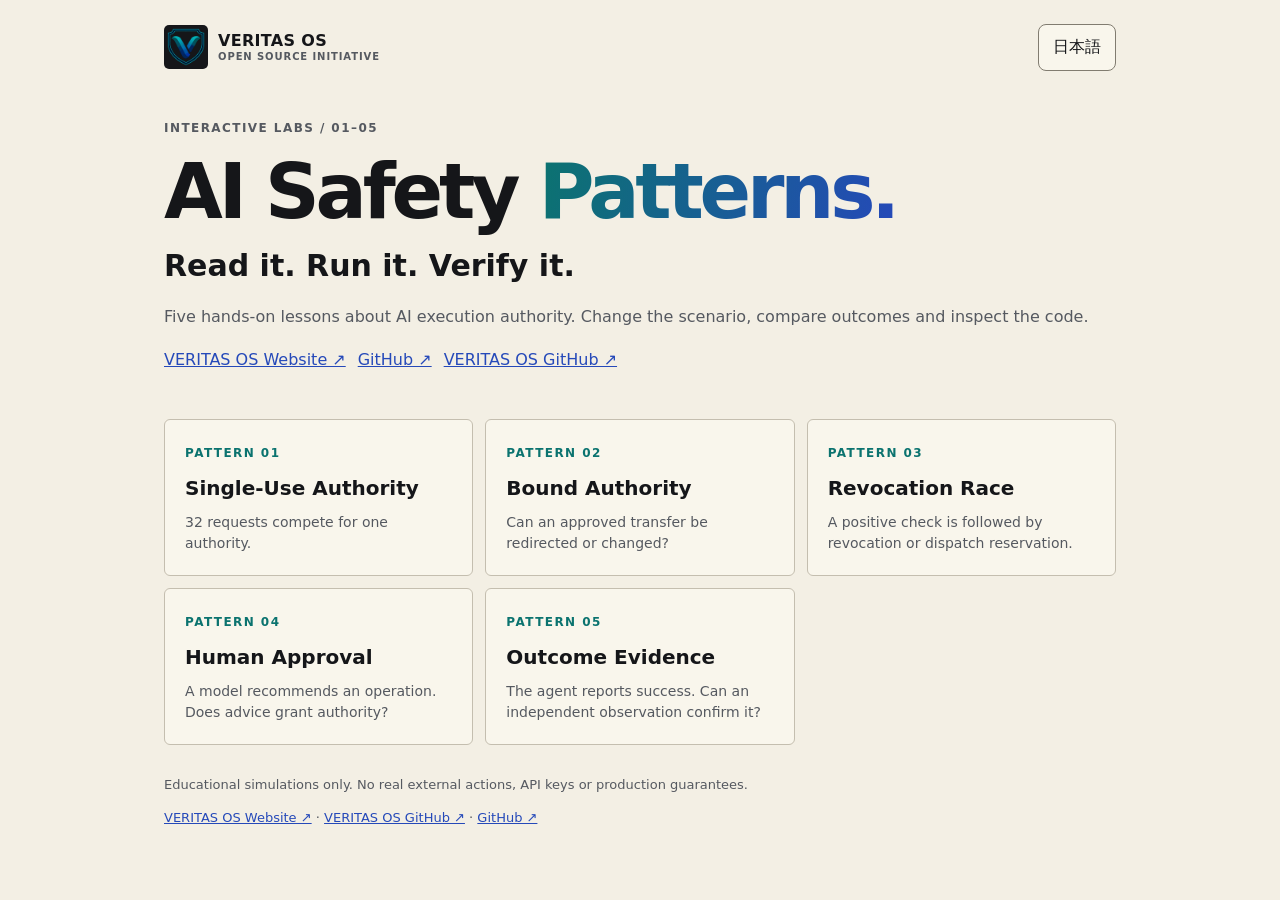
==== commit 73b1881a: "Link safety labs to the official VERITAS OS website" ====
--- a/demo/index.html
+++ b/demo/index.html
@@ -1,6 +1,6 @@
 <!doctype html>
 <html lang="en"><head><meta charset="utf-8"><meta name="viewport" content="width=device-width,initial-scale=1"><meta name="theme-color" content="#f3efe4"><link rel="stylesheet" href="theme.css"><title>AI Safety Patterns — Interactive labs</title><meta name="description" content="Five interactive lessons on AI execution authority. Read it. Run it. Verify it."><link rel="stylesheet" href="style.css"><link rel="icon" type="image/png" href="veritas-mark.png"><link rel="stylesheet" href="brand.css"></head>
-<body><main><header><a class="veritas-brand" href="https://github.com/veritasfuji-japan/veritas_os"><img src="veritas-mark-192.png" width="44" height="44" alt=""><span><strong>VERITAS OS</strong><small>OPEN SOURCE INITIATIVE</small></span></a><button id="lang" type="button">日本語</button></header><section class="hero"><span class="eyebrow">INTERACTIVE LABS / 01–05</span><h1>AI Safety <span>Patterns.</span></h1><p id="tagline">Read it. Run it. Verify it.</p><p id="intro">Explore what can go wrong when AI acts — and compare narrowly scoped design improvements.</p><div class="links"><a href="https://github.com/veritasfuji-japan/ai-safety-patterns">GitHub ↗</a><a href="https://github.com/veritasfuji-japan/veritas_os">VERITAS OS ↗</a></div></section>
+<body><main><header><a class="veritas-brand" href="https://veritas-website-navy.vercel.app/"><img src="veritas-mark-192.png" width="44" height="44" alt=""><span><strong>VERITAS OS</strong><small>OPEN SOURCE INITIATIVE</small></span></a><button id="lang" type="button">日本語</button></header><section class="hero"><span class="eyebrow">INTERACTIVE LABS / 01–05</span><h1>AI Safety <span>Patterns.</span></h1><p id="tagline">Read it. Run it. Verify it.</p><p id="intro">Explore what can go wrong when AI acts — and compare narrowly scoped design improvements.</p><div class="links"><a class="official-site" href="https://veritas-website-navy.vercel.app/" data-site-link>VERITAS OS Website ↗</a><a href="https://github.com/veritasfuji-japan/ai-safety-patterns">GitHub ↗</a><a href="https://github.com/veritasfuji-japan/veritas_os">VERITAS OS GitHub ↗</a></div></section>
 <div id="catalog" class="catalog"></div>
 <section id="lab" hidden aria-labelledby="lab-title"><span class="eyebrow" id="lab-number"></span><h2 id="lab-title"></h2><p id="scenario"></p><label for="choice" id="choice-label"></label><select id="choice"></select><div id="details" hidden></div><div class="controls"><button class="primary" id="run" type="button"></button><button id="reset" type="button"></button></div><div class="comparison"><article><h3 id="unsafe"></h3><strong id="bad-result" class="result">—</strong><p id="bad-explanation"></p></article><article><h3 id="improved"></h3><strong id="good-result" class="result">—</strong><p id="good-explanation"></p></article></div><p id="verdict" role="status"></p><h3 id="limit-title"></h3><p id="limits"></p><a href="https://github.com/veritasfuji-japan/ai-safety-patterns/blob/main/safety_patterns.py" id="code-link">Python examples ↗</a></section>
-<footer><p id="footer">Educational simulations only. No real external actions, API keys or production guarantees.</p><a href="https://github.com/veritasfuji-japan/veritas_os">VERITAS OS ↗</a> · <a href="https://github.com/veritasfuji-japan/ai-safety-patterns">GitHub ↗</a></footer></main><script src="model.js"></script><script src="app.js"></script></body></html>
+<footer><p id="footer">Educational simulations only. No real external actions, API keys or production guarantees.</p><a class="official-site" href="https://veritas-website-navy.vercel.app/" data-site-link>VERITAS OS Website ↗</a> · <a href="https://github.com/veritasfuji-japan/veritas_os">VERITAS OS GitHub ↗</a> · <a href="https://github.com/veritasfuji-japan/ai-safety-patterns">GitHub ↗</a></footer></main><script src="model.js"></script><script src="app.js"></script></body></html>
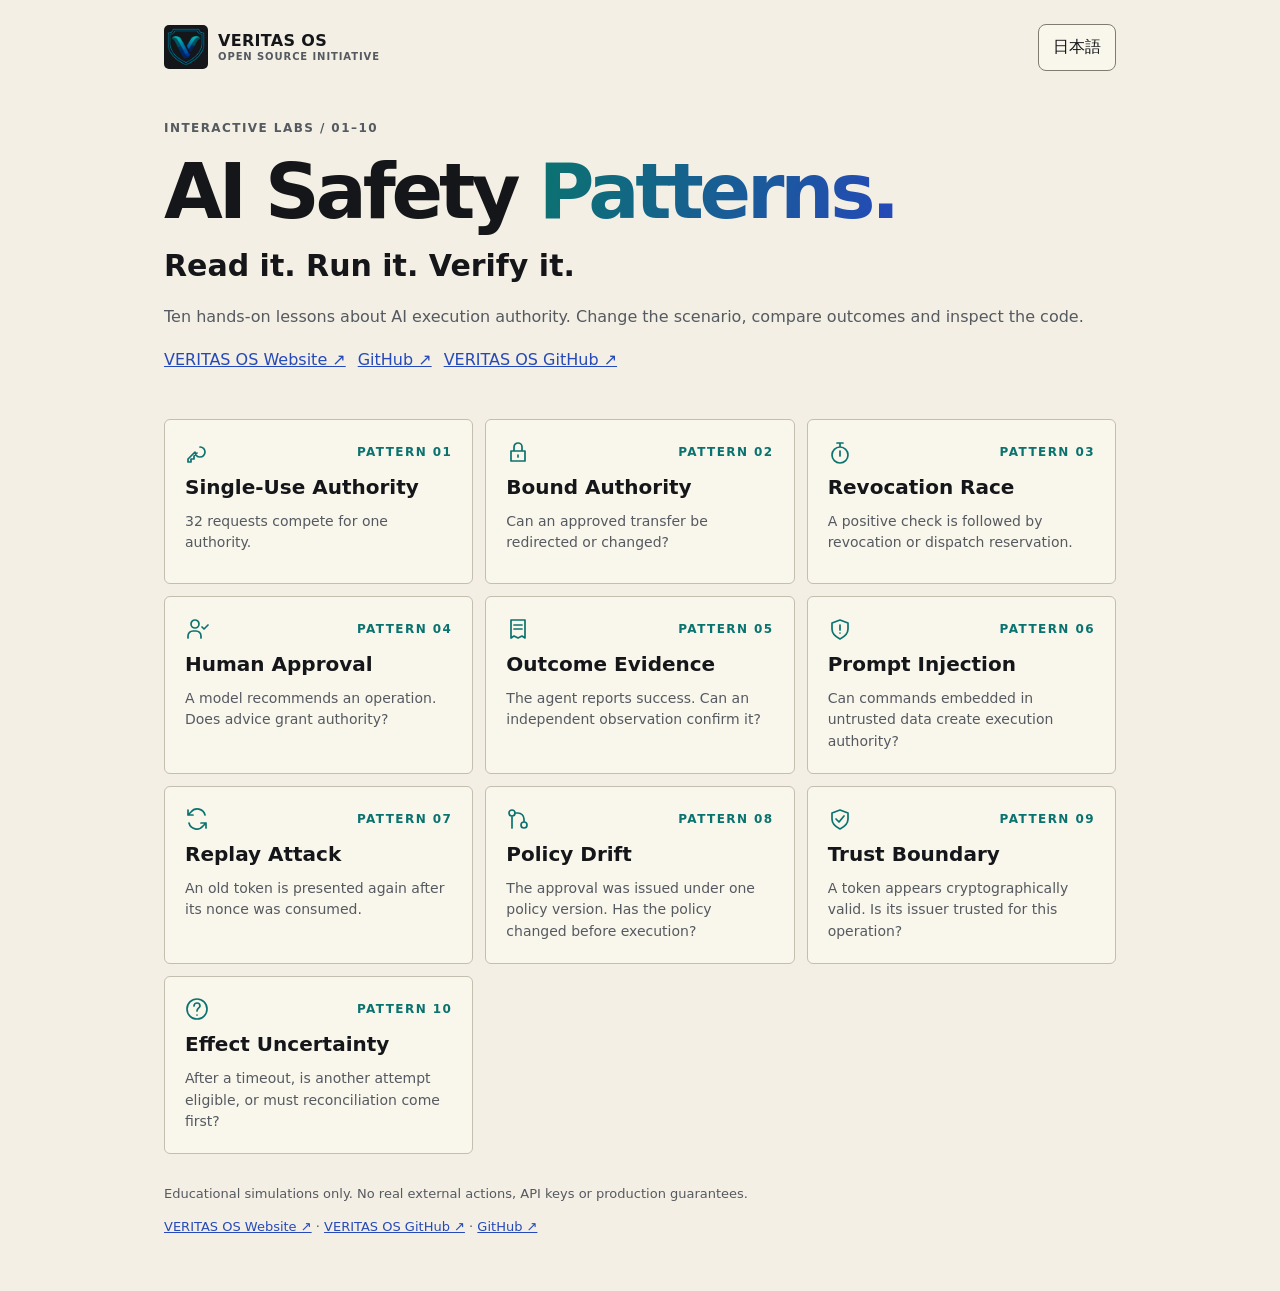
==== commit c4356d9b: "Complete ten bilingual interactive AI safety labs" ====
--- a/demo/index.html
+++ b/demo/index.html
@@ -1,6 +1,6 @@
 <!doctype html>
-<html lang="en"><head><meta charset="utf-8"><meta name="viewport" content="width=device-width,initial-scale=1"><meta name="theme-color" content="#f3efe4"><link rel="stylesheet" href="theme.css"><title>AI Safety Patterns — Interactive labs</title><meta name="description" content="Five interactive lessons on AI execution authority. Read it. Run it. Verify it."><link rel="stylesheet" href="style.css"><link rel="icon" type="image/png" href="veritas-mark.png"><link rel="stylesheet" href="brand.css"></head>
-<body><main><header><a class="veritas-brand" href="https://veritas-website-navy.vercel.app/"><img src="veritas-mark-192.png" width="44" height="44" alt=""><span><strong>VERITAS OS</strong><small>OPEN SOURCE INITIATIVE</small></span></a><button id="lang" type="button">日本語</button></header><section class="hero"><span class="eyebrow">INTERACTIVE LABS / 01–05</span><h1>AI Safety <span>Patterns.</span></h1><p id="tagline">Read it. Run it. Verify it.</p><p id="intro">Explore what can go wrong when AI acts — and compare narrowly scoped design improvements.</p><div class="links"><a class="official-site" href="https://veritas-website-navy.vercel.app/" data-site-link>VERITAS OS Website ↗</a><a href="https://github.com/veritasfuji-japan/ai-safety-patterns">GitHub ↗</a><a href="https://github.com/veritasfuji-japan/veritas_os">VERITAS OS GitHub ↗</a></div></section>
+<html lang="en"><head><meta charset="utf-8"><meta name="viewport" content="width=device-width,initial-scale=1"><meta name="theme-color" content="#f3efe4"><link rel="stylesheet" href="theme.css"><title>AI Safety Patterns — Interactive labs</title><meta name="description" content="Ten interactive lessons on AI execution authority. Read it. Run it. Verify it."><link rel="stylesheet" href="style.css"><link rel="icon" type="image/png" href="veritas-mark.png"><link rel="stylesheet" href="brand.css"></head>
+<body><main><header><a class="veritas-brand" href="https://veritas-website-navy.vercel.app/"><img src="veritas-mark-192.png" width="44" height="44" alt=""><span><strong>VERITAS OS</strong><small>OPEN SOURCE INITIATIVE</small></span></a><button id="lang" type="button">日本語</button></header><section class="hero"><span class="eyebrow">INTERACTIVE LABS / 01–10</span><h1>AI Safety <span>Patterns.</span></h1><p id="tagline">Read it. Run it. Verify it.</p><p id="intro">Explore what can go wrong when AI acts — and compare narrowly scoped design improvements.</p><div class="links"><a class="official-site" href="https://veritas-website-navy.vercel.app/" data-site-link>VERITAS OS Website ↗</a><a href="https://github.com/veritasfuji-japan/ai-safety-patterns">GitHub ↗</a><a href="https://github.com/veritasfuji-japan/veritas_os">VERITAS OS GitHub ↗</a></div></section>
 <div id="catalog" class="catalog"></div>
 <section id="lab" hidden aria-labelledby="lab-title"><span class="eyebrow" id="lab-number"></span><h2 id="lab-title"></h2><p id="scenario"></p><label for="choice" id="choice-label"></label><select id="choice"></select><div id="details" hidden></div><div class="controls"><button class="primary" id="run" type="button"></button><button id="reset" type="button"></button></div><div class="comparison"><article><h3 id="unsafe"></h3><strong id="bad-result" class="result">—</strong><p id="bad-explanation"></p></article><article><h3 id="improved"></h3><strong id="good-result" class="result">—</strong><p id="good-explanation"></p></article></div><p id="verdict" role="status"></p><h3 id="limit-title"></h3><p id="limits"></p><a href="https://github.com/veritasfuji-japan/ai-safety-patterns/blob/main/safety_patterns.py" id="code-link">Python examples ↗</a></section>
 <footer><p id="footer">Educational simulations only. No real external actions, API keys or production guarantees.</p><a class="official-site" href="https://veritas-website-navy.vercel.app/" data-site-link>VERITAS OS Website ↗</a> · <a href="https://github.com/veritasfuji-japan/veritas_os">VERITAS OS GitHub ↗</a> · <a href="https://github.com/veritasfuji-japan/ai-safety-patterns">GitHub ↗</a></footer></main><script src="model.js"></script><script src="app.js"></script></body></html>
--- a/demo/style.css
+++ b/demo/style.css
@@ -4,3 +4,12 @@
 
 button:not(.primary):hover,select:hover{border-color:var(--teal)}
 a:hover{color:var(--teal)}
+
+/* Two columns at common phone widths, one on narrower screens. */
+.catalog{grid-template-columns:repeat(2,minmax(0,1fr))}
+.tile{min-width:0;overflow-wrap:anywhere;min-height:165px}
+.tile-meta{display:flex;align-items:center;justify-content:space-between;gap:6px}
+.tile-icon{color:var(--teal);flex-shrink:0}
+@media(min-width:800px){.catalog{grid-template-columns:repeat(3,minmax(0,1fr))}}
+@media(max-width:480px){.catalog{gap:10px}.tile{padding:12px;min-height:145px}.tile strong{font-size:17px}.tile .eyebrow{font-size:10px;letter-spacing:.04em}}
+@media(max-width:350px){.catalog{grid-template-columns:1fr}}
